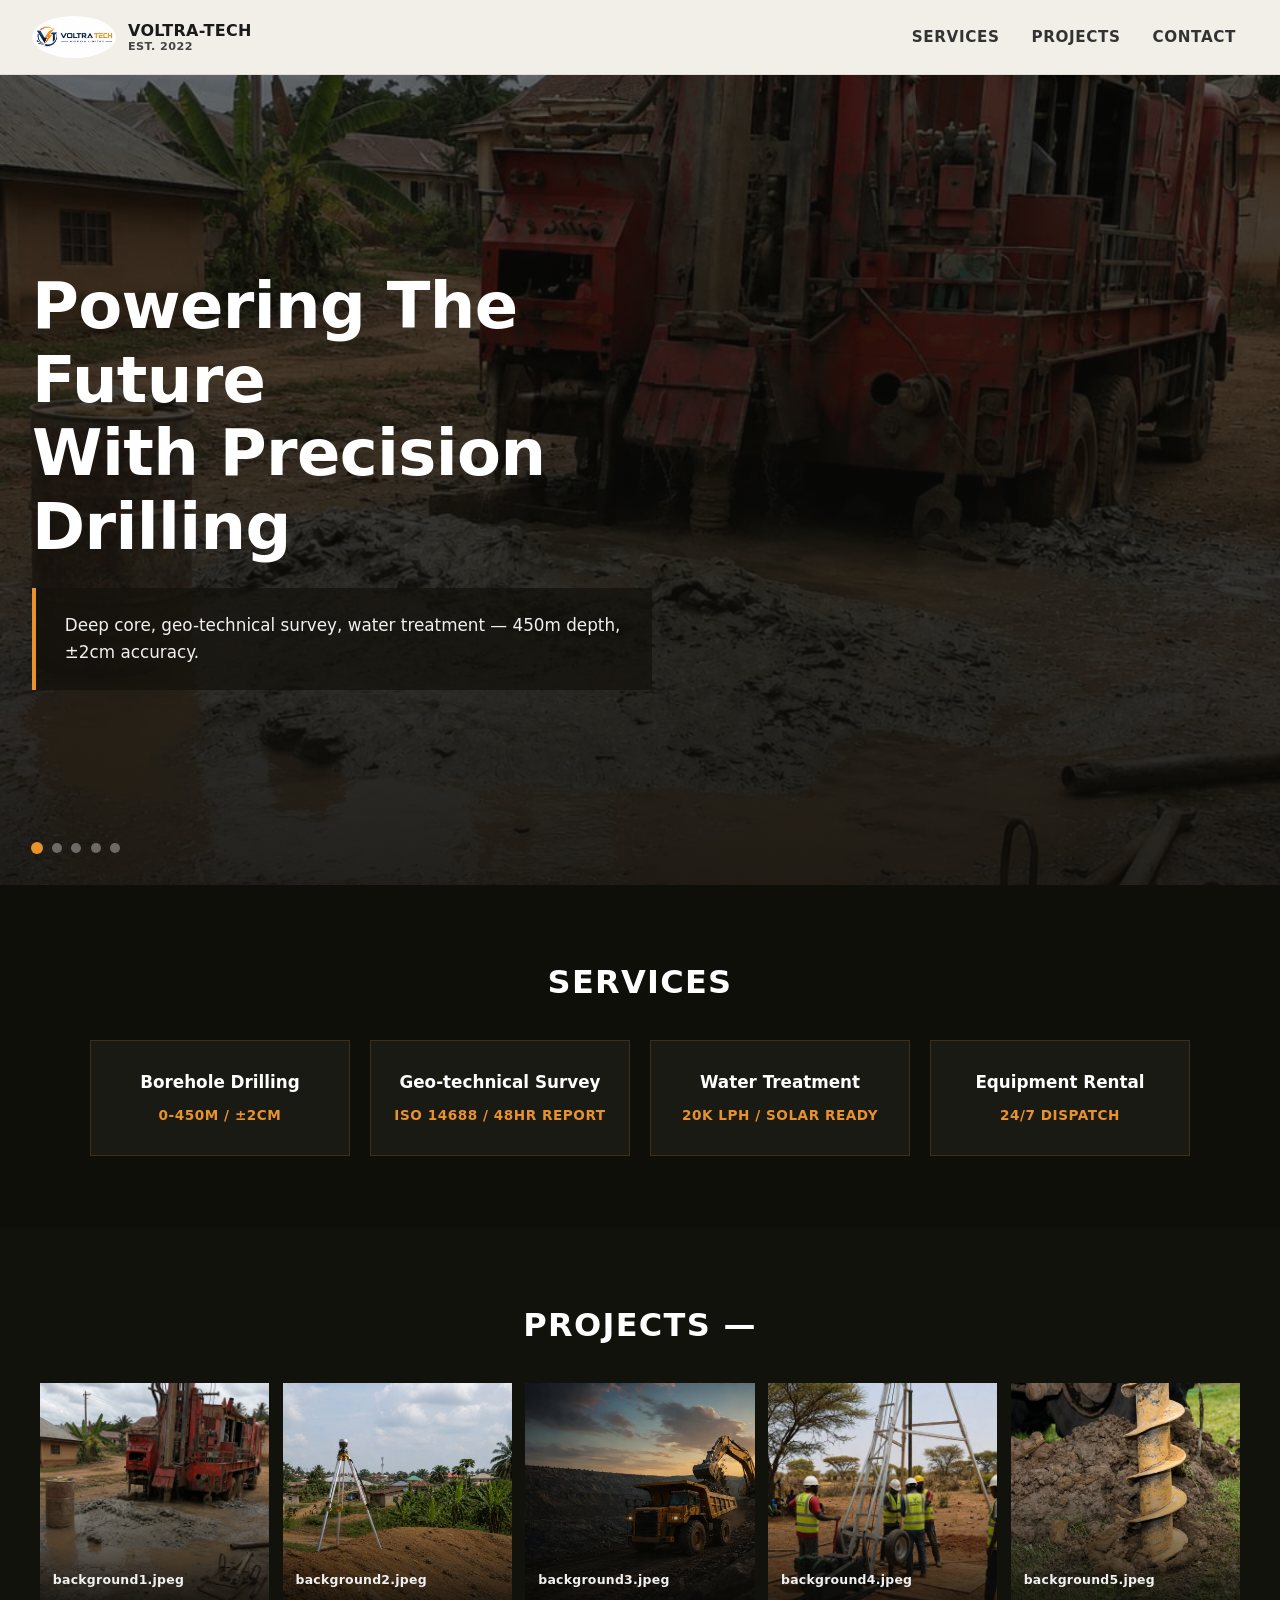
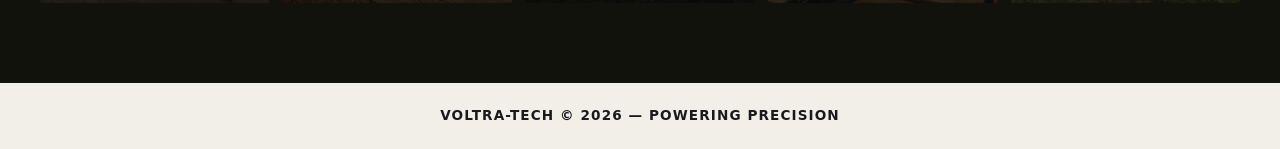
==== index.html @ 67ce84a1 "first commit" ====
<!DOCTYPE html>
<html lang="en">
<head>
  <meta charset="UTF-8">
  <meta name="viewport" content="width=device-width, initial-scale=1.0">
  <title>Voltra-tech | Precision Drilling & Geo-technical Surveys</title>
  <link rel="stylesheet" href="./style.css">
</head>
<body>

  <header>
  <div class="logo">
    <img src="./logo.jpg" alt="Voltra-tech">
    <div class="logo-text">
      <span class="name">Voltra-tech</span>
      <span class="tagline">EST. 2022</span>
    </div>
  </div>

  <nav>
    <button type="button" onclick="scrollToId('services')">SERVICES</button>
    <button type="button" onclick="scrollToId('projects')">PROJECTS</button>
    <button type="button" onclick="scrollToId('contact')">CONTACT</button>
  </nav>
</header>

  <div id="hero">
    <div class="slide active" style="background-image: url('./background/background1.jpeg')">
      <div class="overlay"></div>
      <div class="content">
        <h1>Powering The Future<br>With Precision Drilling</h1>
        <p>Deep core, geo-technical survey, water treatment — 450m depth, ±2cm accuracy.</p>
      </div>
    </div>

    <div class="slide" style="background-image: url('./background/background2.jpeg')">
      <div class="overlay"></div>
      <div class="content">
        <h1>Geo-technical Survey Site</h1>
        <p>SPT, CPT and seismic refraction for actionable ground models.</p>
      </div>
    </div>

    <div class="slide" style="background-image: url('./background/background3.jpeg')">
      <div class="overlay"></div>
      <div class="content">
        <h1>Precision Borehole Array</h1>
        <p>Solid mineral exploration and Geo-physical surveys.</p>
      </div>
    </div>

    <div class="slide" style="background-image: url('./background/background4.jpeg')">
      <div class="overlay"></div>
      <div class="content">
        <h1>Water Treatment Facility</h1>
        <p>From borehole to tap — pumping tests, filtration, RO.</p>
      </div>
    </div>

    <div class="slide" style="background-image: url('./background/background5.jpeg')">
      <div class="overlay"></div>
      <div class="content">
        <h1>Heavy Equipment Deployment and mining services</h1>
        <p>Geo-science mining,Engineering and environmental services.</p>
      </div>
    </div>

    <div class="dots" id="dots"></div>
  </div>

  <section id="services">
    <h2>SERVICES</h2>
    <div class="grid">
      <div class="card">
        <h3>Borehole Drilling</h3>
        <p>0-450M / ±2CM</p>
      </div>
      <div class="card">
        <h3>Geo-technical Survey</h3>
        <p>ISO 14688 / 48HR REPORT</p>
      </div>
      <div class="card">
        <h3>Water Treatment</h3>
        <p>20K LPH / SOLAR READY</p>
      </div>
      <div class="card">
        <h3>Equipment Rental</h3>
        <p>24/7 DISPATCH</p>
      </div>
    </div>
  </section>

  <section id="projects">
    <h2>PROJECTS — </h2>
    <div class="projects">
      <div style="background-image:url('./background/background1.jpeg')"><span>background1.jpeg</span></div>
      <div style="background-image:url('./background/background2.jpeg')"><span>background2.jpeg</span></div>
      <div style="background-image:url('./background/background3.jpeg')"><span>background3.jpeg</span></div>
      <div style="background-image:url('./background/background4.jpeg')"><span>background4.jpeg</span></div>
      <div style="background-image:url('./background/background5.jpeg')"><span>background5.jpeg</span></div>
    </div>
  </section>

  <footer id="contact">VOLTRA-TECH © 2026 — POWERING PRECISION</footer>

  <script src="./style.js"></script>
</body>
</html>
---- style.css ----
/* ===== Reset & Base ===== */
* {
  margin: 0;
  padding: 0;
  box-sizing: border-box;
}

html {
  scroll-behavior: smooth;
}

body {
  font-family: 'Segoe UI', system-ui, -apple-system, sans-serif;
  background: #0f0f0a;
  color: #e0e0e0;
  line-height: 1.6;
}

a {
  text-decoration: none;
  color: inherit;
}

img {
  max-width: 100%;
  display: block;
}

/* ===== Header / Nav ===== */
header {
  background: #f2efe9;
  border-bottom: 1px solid rgba(0, 0, 0, 0.08);
  position: sticky;
  top: 0;
  z-index: 100;
  max-width: 100%;
  margin: 0 auto;
  padding: 1rem 2rem;
  display: flex;
  justify-content: space-between;
  align-items: center;
  gap: 1.5rem;
}

.logo {
  display: flex;
  align-items: center;
  gap: 0.75rem;
}

.logo img {
  height: 42px;
  width: auto;
  display: block;
  border-radius: 50%;
  object-fit: cover;
}

.logo-text {
  line-height: 1.2;
}

.logo-text .name {
  display: block;
  font-weight: 800;
  font-size: 1rem;
  color: #1a1a1a;
  text-transform: uppercase;
  letter-spacing: 0.02em;
}

.logo-text .tagline {
  display: block;
  font-size: 0.7rem;
  font-weight: 600;
  color: #444;
  letter-spacing: 0.04em;
  text-transform: uppercase;
}

nav {
  display: flex;
  align-items: center;
  gap: 0.5rem;
}

nav button {
  background: none;
  border: none;
  font-family: inherit;
  font-size: 0.95rem;
  font-weight: 600;
  color: #333;
  letter-spacing: 0.04em;
  cursor: pointer;
  padding: 0.45rem 0.75rem;
  position: relative;
  transition: color 0.25s ease;
}

nav button:hover {
  color: #e8912d;
}

nav button::after {
  content: '';
  position: absolute;
  bottom: 0;
  left: 0.75rem;
  right: 0.75rem;
  height: 2px;
  background: #e8912d;
  transform: scaleX(0);
  transform-origin: left;
  transition: transform 0.25s ease;
}

nav button:hover::after {
  transform: scaleX(1);
}

/* ===== Hero Slideshow ===== */
#hero {
  position: relative;
  overflow: hidden;
  min-height: 90vh;
  min-height: calc(var(--vh, 1vh) * 90);
}

.slide {
  position: absolute;
  inset: 0;
  background-size: cover;
  background-position: center;
  background-repeat: no-repeat;
  opacity: 0;
  visibility: hidden;
  transition: opacity 1.2s ease-in-out, visibility 1.2s ease-in-out;
  z-index: 0;
  display: flex;
  flex-direction: column;
  justify-content: center;
  padding: 3rem 2rem;
}

.slide.active {
  opacity: 1;
  visibility: visible;
  z-index: 1;
}

.slide .overlay {
  position: absolute;
  inset: 0;
  background: linear-gradient(180deg, rgba(10, 10, 8, 0.55) 0%, rgba(10, 10, 8, 0.85) 100%);
  z-index: 1;
}

.slide .content {
  position: relative;
  z-index: 2;
  max-width: 700px;
}

.slide h1 {
  font-size: clamp(2.2rem, 6vw, 4rem);
  font-weight: 800;
  line-height: 1.15;
  letter-spacing: -0.01em;
  color: #ffffff;
  margin-bottom: 1.5rem;
}

.slide p {
  background: rgba(20, 18, 12, 0.75);
  border-left: 4px solid #e8912d;
  padding: 1.5rem 1.8rem;
  max-width: 620px;
  font-size: 1.05rem;
  color: #f0f0f0;
}

#dots,
.dots {
  position: absolute;
  left: 2rem;
  bottom: 2rem;
  z-index: 3;
  display: flex;
  gap: 0.6rem;
}

.dot {
  width: 10px;
  height: 10px;
  border-radius: 50%;
  background: rgba(255, 255, 255, 0.35);
  border: none;
  padding: 0;
  cursor: pointer;
  transition: background 0.25s ease, transform 0.25s ease;
}

.dot.active {
  background: #e8912d;
  transform: scale(1.2);
}

/* ===== Services ===== */
#services {
  background: #0f0f0a;
  padding: 4.5rem 2rem;
}

#services h2,
#projects h2 {
  color: #ffffff;
  font-size: 2rem;
  font-weight: 800;
  letter-spacing: 0.04em;
  margin-bottom: 2rem;
  text-align: center;
}

.grid {
  max-width: 1100px;
  margin: 0 auto;
  display: grid;
  grid-template-columns: repeat(4, 1fr);
  gap: 1.25rem;
}

.card {
  background: #1a1a14;
  border: 1px solid rgba(232, 145, 45, 0.18);
  padding: 1.75rem 1.4rem;
  text-align: center;
  transition: transform 0.25s ease, border-color 0.25s ease, box-shadow 0.25s ease;
}

.card:hover {
  transform: translateY(-4px);
  border-color: #e8912d;
  box-shadow: 0 10px 28px rgba(232, 145, 45, 0.18);
}

.card h3 {
  color: #ffffff;
  font-size: 1.05rem;
  font-weight: 700;
  margin-bottom: 0.55rem;
}

.card p {
  color: #e8912d;
  font-size: 0.85rem;
  font-weight: 600;
  letter-spacing: 0.04em;
}

/* ===== Projects ===== */
#projects {
  background: #12120c;
  padding: 4.5rem 2rem 5rem;
}

.projects {
  max-width: 1200px;
  margin: 0 auto;
  display: grid;
  grid-template-columns: repeat(5, 1fr);
  gap: 0.85rem;
}

.projects > div {
  position: relative;
  min-height: 220px;
  background-size: cover;
  background-position: center;
  background-repeat: no-repeat;
  overflow: hidden;
}

.projects > div::after {
  content: '';
  position: absolute;
  inset: 0;
  background: linear-gradient(180deg, transparent 40%, rgba(10, 10, 8, 0.85) 100%);
}

.projects span {
  position: absolute;
  left: 0.8rem;
  right: 0.8rem;
  bottom: 0.8rem;
  z-index: 1;
  font-size: 0.78rem;
  font-weight: 600;
  letter-spacing: 0.02em;
  color: #f0f0f0;
}

/* ===== Footer / Contact ===== */
footer#contact,
#contact {
  background: #f2efe9;
  color: #1a1a1a;
  text-align: center;
  padding: 1.4rem 1.5rem;
  font-size: 0.85rem;
  font-weight: 700;
  letter-spacing: 0.08em;
}

/* ===== Responsive ===== */
@media (max-width: 1024px) and (min-width: 701px) {
  header {
    padding: 0.9rem 1.4rem;
  }

  nav button {
    font-size: 0.88rem;
  }

  .grid {
    grid-template-columns: repeat(2, 1fr);
  }

  .projects {
    grid-template-columns: repeat(3, 1fr);
  }
}

@media (max-width: 700px) {
  header {
    padding: 0.85rem 1.1rem;
    flex-wrap: wrap;
  }

  .logo span {
    width: 36px;
    height: 36px;
    font-size: 1rem;
  }

  nav {
    width: 100%;
    justify-content: space-between;
    gap: 0;
  }

  nav button {
    padding: 0.4rem 0.35rem;
    font-size: 0.78rem;
  }

  nav button::after {
    left: 0.35rem;
    right: 0.35rem;
  }

  #hero {
    min-height: 85vh;
    min-height: calc(var(--vh, 1vh) * 85);
  }

  .slide {
    padding: 2rem 1.2rem;
  }

  .slide p {
    font-size: 0.95rem;
    padding: 1.2rem 1.4rem;
  }

  #dots,
  .dots {
    left: 1.2rem;
    bottom: 1.2rem;
  }

  #services,
  #projects {
    padding: 3rem 1.2rem;
  }

  .grid {
    grid-template-columns: 1fr;
  }

  .projects {
    grid-template-columns: 1fr 1fr;
  }

  .projects > div {
    min-height: 160px;
  }
}
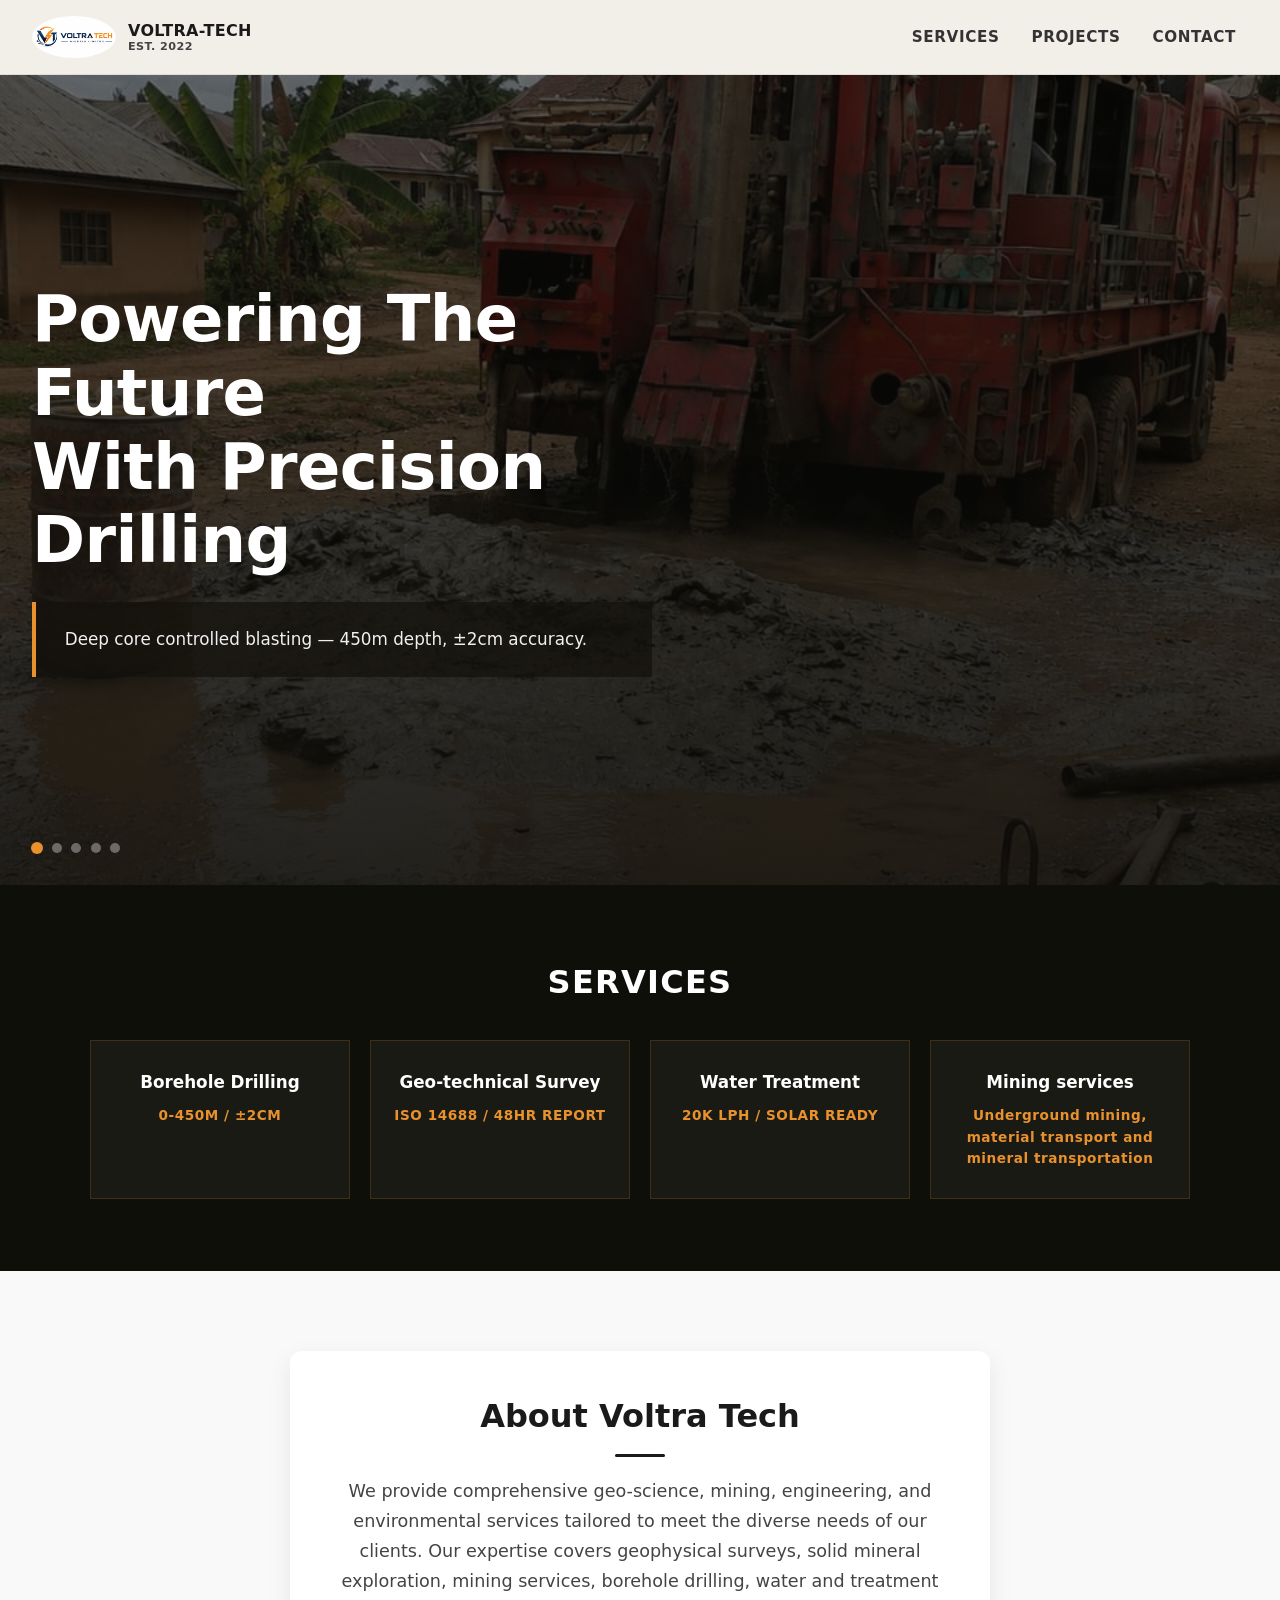
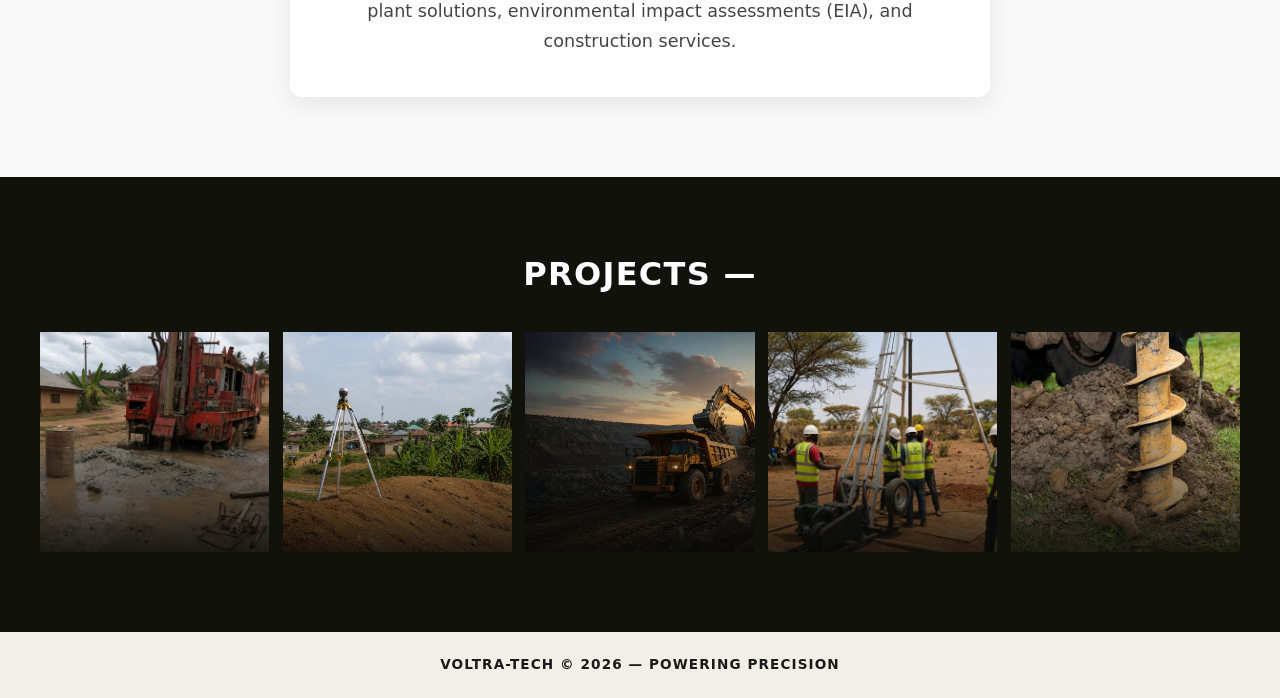
==== commit a9d5f977: "update" ====
--- a/index.html
+++ b/index.html
@@ -7,7 +7,7 @@
   <link rel="stylesheet" href="./style.css">
 </head>
 <body>
-
+<!--Header-->
   <header>
   <div class="logo">
     <img src="./logo.jpg" alt="Voltra-tech">
@@ -29,7 +29,7 @@
       <div class="overlay"></div>
       <div class="content">
         <h1>Powering The Future<br>With Precision Drilling</h1>
-        <p>Deep core, geo-technical survey, water treatment — 450m depth, ±2cm accuracy.</p>
+        <p>Deep core controlled blasting — 450m depth, ±2cm accuracy.</p>
       </div>
     </div>
 
@@ -44,7 +44,7 @@
     <div class="slide" style="background-image: url('./background/background3.jpeg')">
       <div class="overlay"></div>
       <div class="content">
-        <h1>Precision Borehole Array</h1>
+        <h1>Geo-technical Mining</h1>
         <p>Solid mineral exploration and Geo-physical surveys.</p>
       </div>
     </div>
@@ -67,7 +67,7 @@
 
     <div class="dots" id="dots"></div>
   </div>
-
+<!--service section-->
   <section id="services">
     <h2>SERVICES</h2>
     <div class="grid">
@@ -84,20 +84,36 @@
         <p>20K LPH / SOLAR READY</p>
       </div>
       <div class="card">
-        <h3>Equipment Rental</h3>
-        <p>24/7 DISPATCH</p>
+        <h3>Mining services</h3>
+        <p>Underground mining, material transport and mineral transportation</p>
       </div>
     </div>
   </section>
 
+  <!--About section-->
+  <section id="about">
+  <div class="about-container">
+    <h2>About Voltra Tech</h2>
+    <p>
+      We provide comprehensive geo-science, mining, engineering, and
+      environmental services tailored to meet the diverse needs of
+      our clients. Our expertise covers geophysical surveys, solid
+      mineral exploration, mining services, borehole drilling, water
+      and treatment plant solutions, environmental impact assessments
+      (EIA), and construction services.
+    </p>
+  </div>
+</section>
+
+<!--Project section-->
   <section id="projects">
     <h2>PROJECTS — </h2>
     <div class="projects">
-      <div style="background-image:url('./background/background1.jpeg')"><span>background1.jpeg</span></div>
-      <div style="background-image:url('./background/background2.jpeg')"><span>background2.jpeg</span></div>
-      <div style="background-image:url('./background/background3.jpeg')"><span>background3.jpeg</span></div>
-      <div style="background-image:url('./background/background4.jpeg')"><span>background4.jpeg</span></div>
-      <div style="background-image:url('./background/background5.jpeg')"><span>background5.jpeg</span></div>
+      <div style="background-image:url('./background/background1.jpeg')"></div>
+      <div style="background-image:url('./background/background2.jpeg')"></div>
+      <div style="background-image:url('./background/background3.jpeg')"></div>
+      <div style="background-image:url('./background/background4.jpeg')"></div>
+      <div style="background-image:url('./background/background5.jpeg')"></div>
     </div>
   </section>
 
--- a/style.css
+++ b/style.css
@@ -222,6 +222,70 @@
   text-align: center;
 }
 
+/* ===== About Section ===== */
+#about {
+  padding: 80px 20px;
+  background-color: #f9f9f9;
+  text-align: center;
+}
+
+.about-container {
+  max-width: 700px;
+  margin: 0 auto;
+  padding: 40px 30px;
+  background-color: #ffffff;
+  border-radius: 12px;
+  box-shadow: 0 8px 25px rgba(0, 0, 0, 0.08);
+}
+
+#about h2 {
+  font-size: 2rem;
+  margin-bottom: 20px;
+  color: #1a1a1a;
+  position: relative;
+}
+
+#about h2::after {
+  content: "";
+  display: block;
+  width: 50px;
+  height: 3px;
+  background-color: #1a1a1a;
+  margin: 12px auto 0;
+  border-radius: 3px;
+}
+
+#about p {
+  font-size: 1.1rem;
+  line-height: 1.7;
+  color: #444;
+  margin-bottom: 16px;
+}
+
+#about p:last-child {
+  margin-bottom: 0;
+}
+
+/* ===== Mobile ===== */
+@media (max-width: 600px) {
+  #about {
+    padding: 50px 16px;
+  }
+
+  .about-container {
+    padding: 30px 20px;
+  }
+
+  #about h2 {
+    font-size: 1.6rem;
+  }
+
+  #about p {
+    font-size: 1rem;
+    line-height: 1.6;
+  }
+}
+
 .grid {
   max-width: 1100px;
   margin: 0 auto;
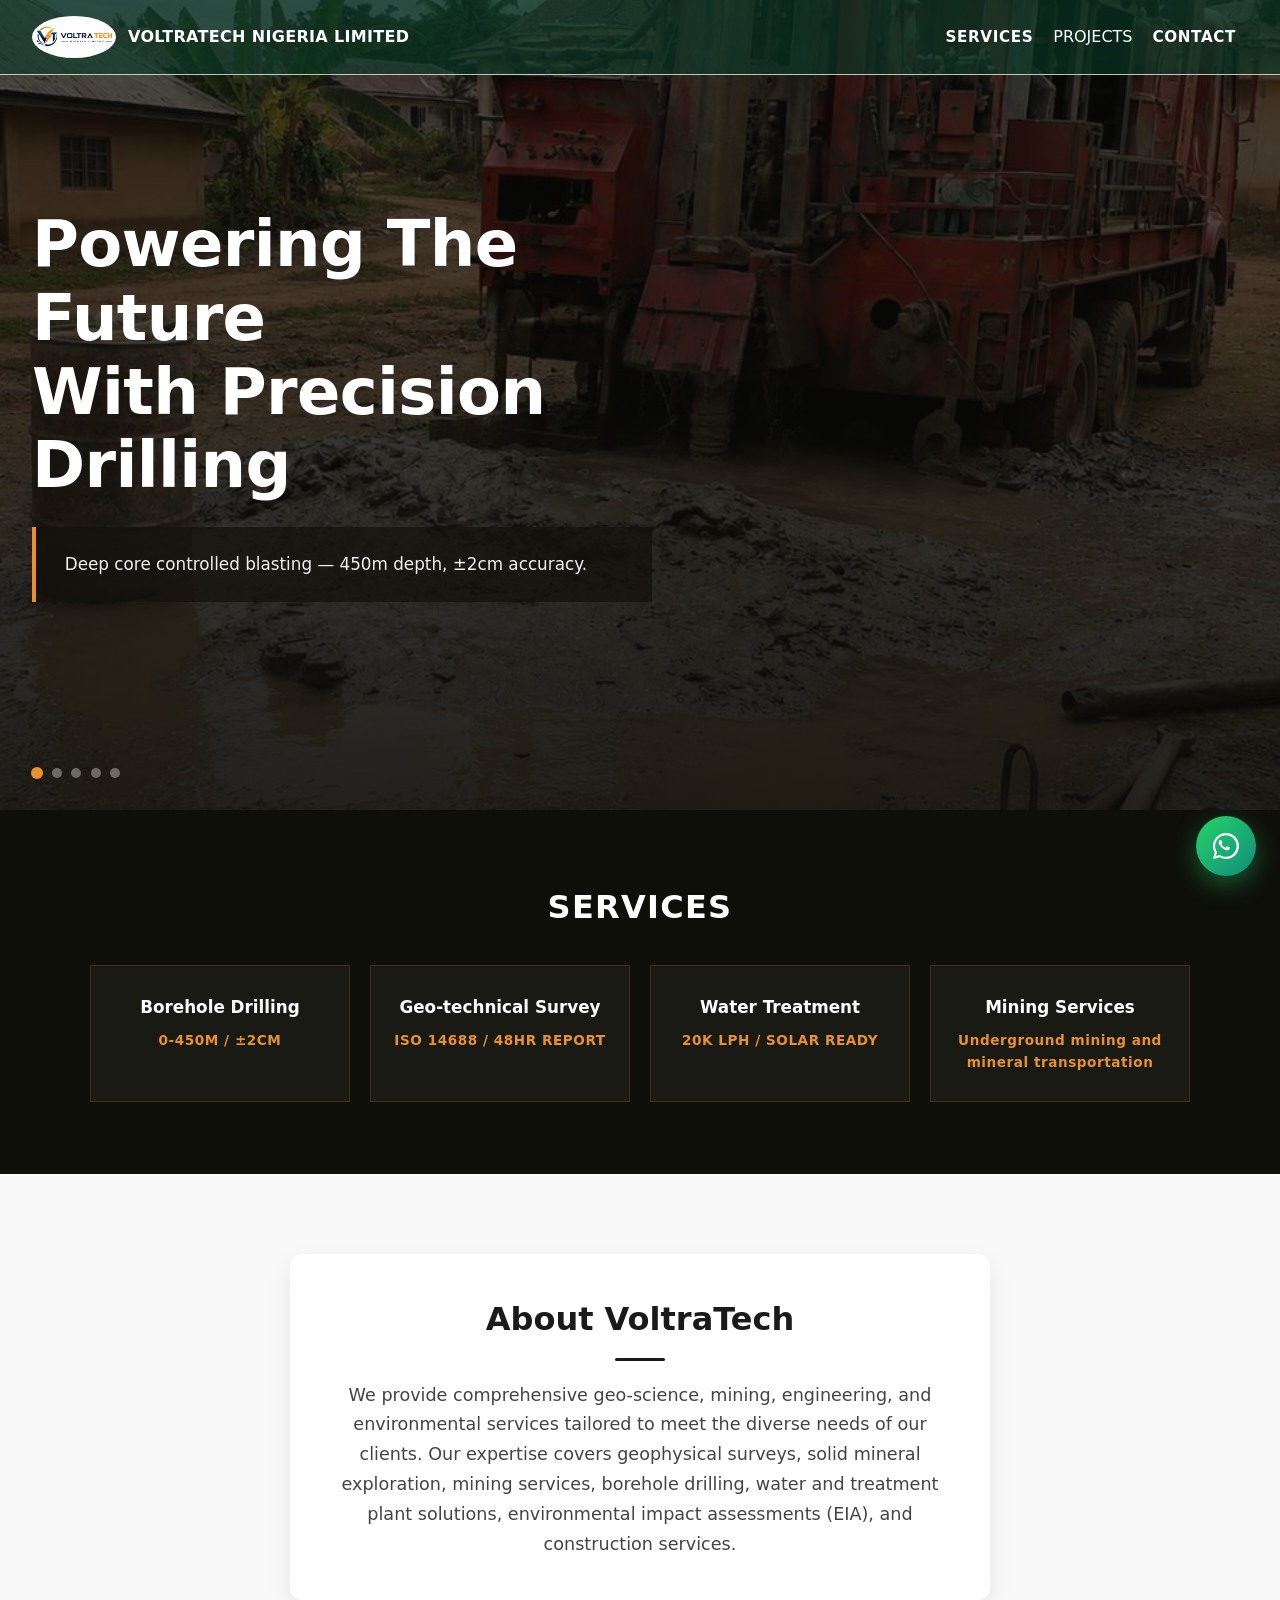
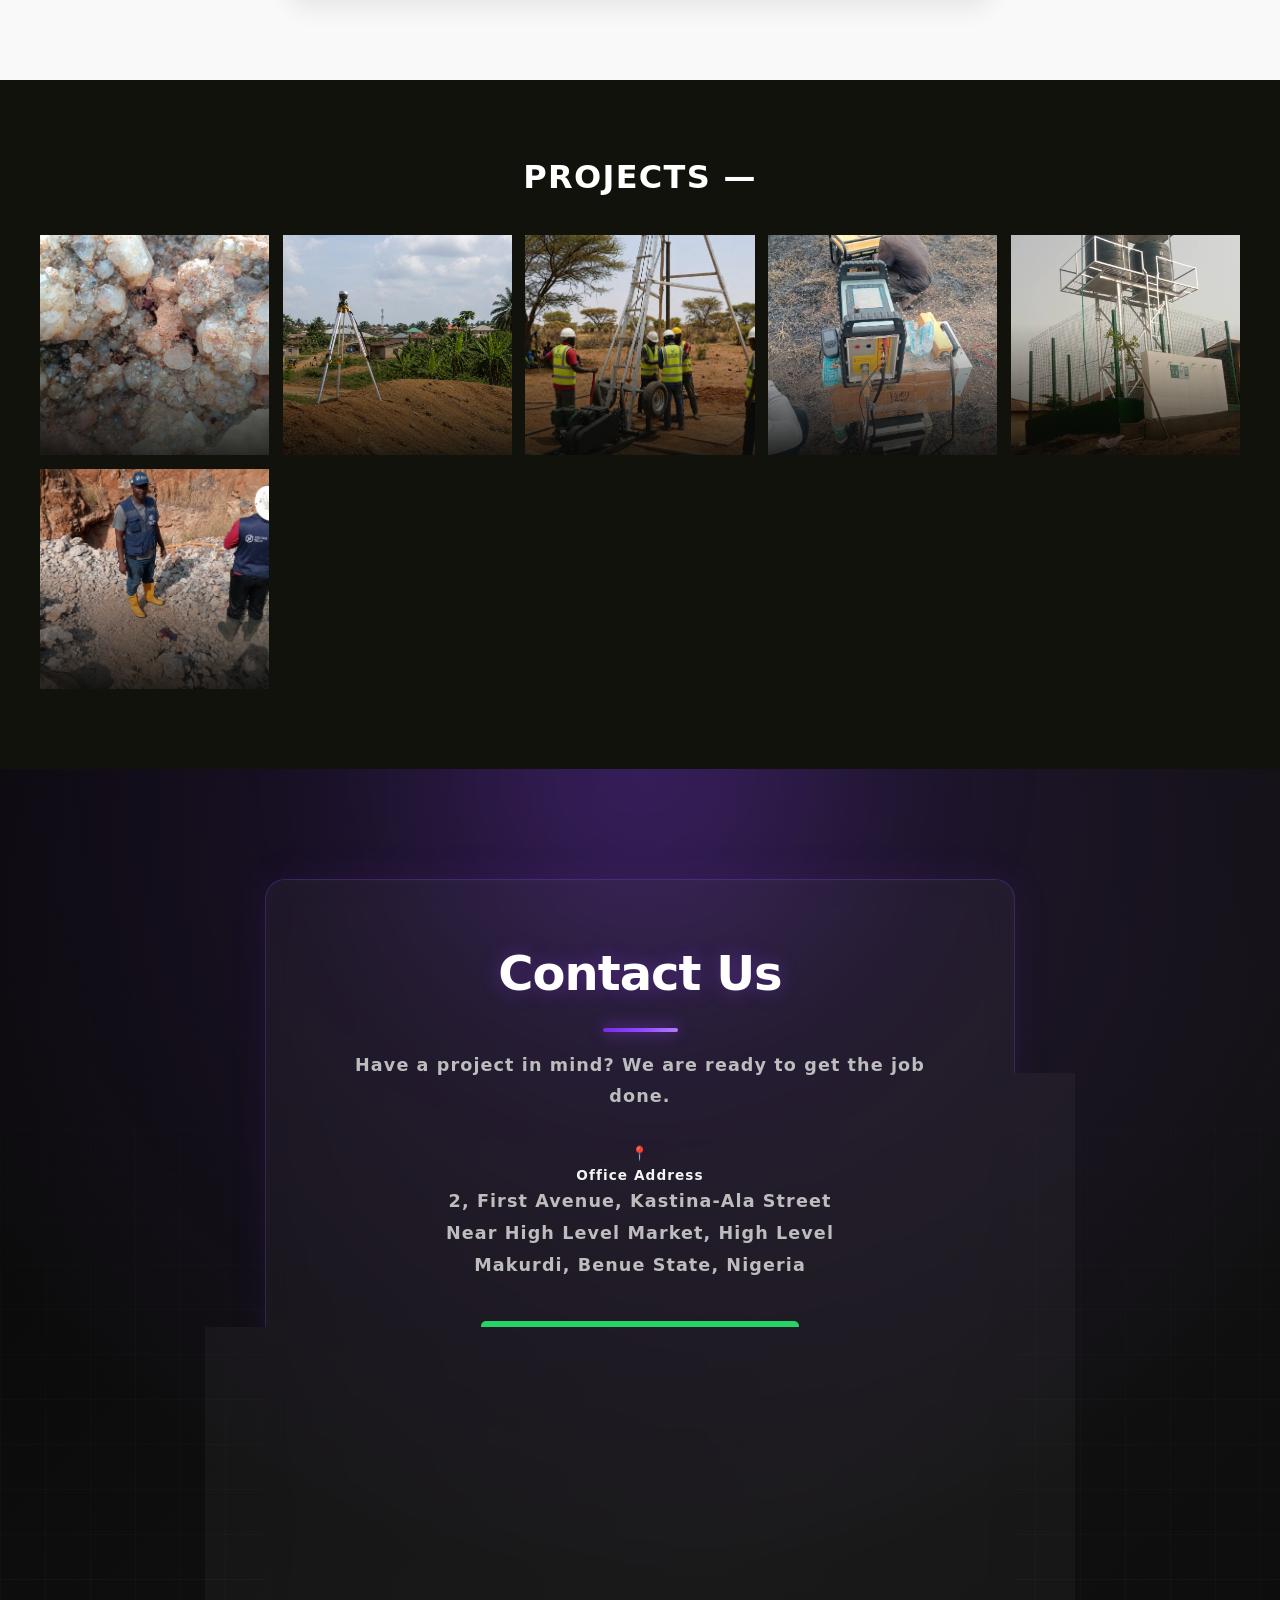
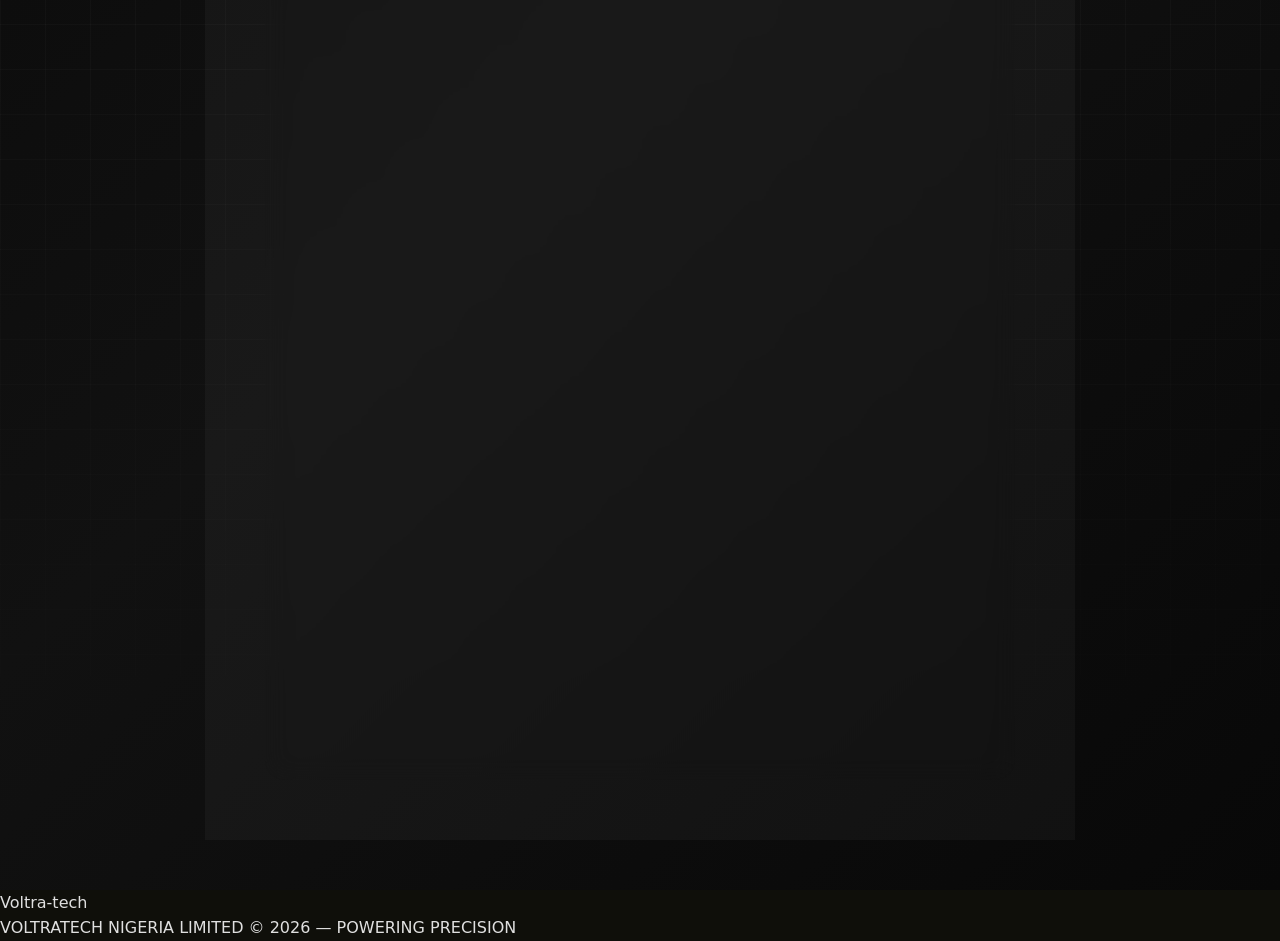
==== commit 64e9c96f: "update" ====
--- a/index.html
+++ b/index.html
@@ -7,25 +7,31 @@
   <link rel="stylesheet" href="./style.css">
 </head>
 <body>
-<!--Header-->
+
+  <!-- ================= HEADER ================= -->
   <header>
-  <div class="logo">
-    <img src="./logo.jpg" alt="Voltra-tech">
-    <div class="logo-text">
-      <span class="name">Voltra-tech</span>
-      <span class="tagline">EST. 2022</span>
+    <div class="logo">
+      <img src="./logo.jpg" alt="Voltra-tech">
+      <div class="logo-text">
+        <span class="name">VOLTRATECH NIGERIA LIMITED</span>
+        <span class="tagline"></span>
+      </div>
     </div>
-  </div>
 
-  <nav>
-    <button type="button" onclick="scrollToId('services')">SERVICES</button>
-    <button type="button" onclick="scrollToId('projects')">PROJECTS</button>
-    <button type="button" onclick="scrollToId('contact')">CONTACT</button>
-  </nav>
-</header>
+    <button class="hamburger" id="hamburger" type="button" aria-label="Toggle Menu" aria-expanded="false" aria-controls="nav">
+      <span></span><span></span><span></span>
+    </button>
 
+    <nav id="nav">
+      <button type="button" data-scroll-to="services">SERVICES</button>
+      <a href="project.html">PROJECTS</a>  <!-- only this one links out -->
+      <button type="button" data-scroll-to="contact">CONTACT</button>
+    </nav>
+  </header>
+
+  <!-- ================= HERO ================= -->
   <div id="hero">
-    <div class="slide active" style="background-image: url('./background/background1.jpeg')">
+    <div class="slide active" data-src="./background/background1.jpeg">
       <div class="overlay"></div>
       <div class="content">
         <h1>Powering The Future<br>With Precision Drilling</h1>
@@ -33,7 +39,7 @@
       </div>
     </div>
 
-    <div class="slide" style="background-image: url('./background/background2.jpeg')">
+    <div class="slide" data-src="./background/background2.jpeg">
       <div class="overlay"></div>
       <div class="content">
         <h1>Geo-technical Survey Site</h1>
@@ -41,7 +47,7 @@
       </div>
     </div>
 
-    <div class="slide" style="background-image: url('./background/background3.jpeg')">
+    <div class="slide" data-src="./background/background3.jpeg">
       <div class="overlay"></div>
       <div class="content">
         <h1>Geo-technical Mining</h1>
@@ -49,7 +55,7 @@
       </div>
     </div>
 
-    <div class="slide" style="background-image: url('./background/background4.jpeg')">
+    <div class="slide" data-src="./background/background4.jpeg">
       <div class="overlay"></div>
       <div class="content">
         <h1>Water Treatment Facility</h1>
@@ -57,68 +63,132 @@
       </div>
     </div>
 
-    <div class="slide" style="background-image: url('./background/background5.jpeg')">
+    <div class="slide" data-src="./background/background5.jpeg">
       <div class="overlay"></div>
       <div class="content">
-        <h1>Heavy Equipment Deployment and mining services</h1>
-        <p>Geo-science mining,Engineering and environmental services.</p>
+        <h1>Heavy Equipment Deployment and Mining Services</h1>
+        <p>Geo-science mining, Engineering and environmental services.</p>
       </div>
     </div>
 
     <div class="dots" id="dots"></div>
   </div>
-<!--service section-->
+
+  <!-- ================= SERVICES ================= -->
   <section id="services">
     <h2>SERVICES</h2>
     <div class="grid">
-      <div class="card">
-        <h3>Borehole Drilling</h3>
-        <p>0-450M / ±2CM</p>
-      </div>
-      <div class="card">
-        <h3>Geo-technical Survey</h3>
-        <p>ISO 14688 / 48HR REPORT</p>
-      </div>
-      <div class="card">
-        <h3>Water Treatment</h3>
-        <p>20K LPH / SOLAR READY</p>
-      </div>
-      <div class="card">
-        <h3>Mining services</h3>
-        <p>Underground mining, material transport and mineral transportation</p>
-      </div>
+      <div class="card"><h3>Borehole Drilling</h3><p>0-450M / ±2CM</p></div>
+      <div class="card"><h3>Geo-technical Survey</h3><p>ISO 14688 / 48HR REPORT</p></div>
+      <div class="card"><h3>Water Treatment</h3><p>20K LPH / SOLAR READY</p></div>
+      <div class="card"><h3>Mining Services</h3><p>Underground mining and mineral transportation</p></div>
     </div>
   </section>
 
-  <!--About section-->
+  <!-- ================= ABOUT ================= -->
   <section id="about">
-  <div class="about-container">
-    <h2>About Voltra Tech</h2>
-    <p>
-      We provide comprehensive geo-science, mining, engineering, and
-      environmental services tailored to meet the diverse needs of
-      our clients. Our expertise covers geophysical surveys, solid
-      mineral exploration, mining services, borehole drilling, water
-      and treatment plant solutions, environmental impact assessments
-      (EIA), and construction services.
-    </p>
-  </div>
-</section>
-
-<!--Project section-->
-  <section id="projects">
-    <h2>PROJECTS — </h2>
-    <div class="projects">
-      <div style="background-image:url('./background/background1.jpeg')"></div>
-      <div style="background-image:url('./background/background2.jpeg')"></div>
-      <div style="background-image:url('./background/background3.jpeg')"></div>
-      <div style="background-image:url('./background/background4.jpeg')"></div>
-      <div style="background-image:url('./background/background5.jpeg')"></div>
+    <div class="about-container">
+      <h2>About VoltraTech</h2>
+      <p>
+        We provide comprehensive geo-science, mining, engineering,
+        and environmental services tailored to meet the diverse needs
+        of our clients. Our expertise covers geophysical surveys,
+        solid mineral exploration, mining services, borehole drilling,
+        water and treatment plant solutions, environmental impact
+        assessments (EIA), and construction services.
+      </p>
     </div>
   </section>
 
-  <footer id="contact">VOLTRA-TECH © 2026 — POWERING PRECISION</footer>
+  <!-- ================= PROJECTS ================= -->
+  <section id="projects">
+    <h2>PROJECTS —</h2>
+    <div class="projects">
+      <div style="background-image: url('./background/background14.jpeg');"></div>
+      <div style="background-image: url('./background/background2.jpeg');"></div>
+      <div style="background-image: url('./background/background4.jpeg');"></div>
+      <div style="background-image: url('./background/background13.jpeg');"></div>
+      <div style="background-image: url('./background/background8.jpeg');"></div>
+      <div style="background-image: url('./background/background7.jpeg');"></div>
+    </div>
+  </section>
 
+  <!-- ================= CONTACT ================= -->
+  <section id="contact">
+    <div class="contact-container">
+      <h2>Contact Us</h2>
+      <p class="contact-intro">Have a project in mind? We are ready to get the job done.</p>
+
+      <div class="contact-grid">
+        <div class="contact-item">
+          <div class="contact-icon">📍</div>
+          <div>
+            <h4>Office Address</h4>
+            <p>2, First Avenue, Kastina-Ala Street<br>Near High Level Market, High Level<br>Makurdi, Benue State, Nigeria</p>
+            <a href="https://www.google.com/maps/search/?api=1&query=2+First+Avenue+Kastina-Ala+Street+Near+High+Level+Market+High+Level+Makurdi+Benue+State+Nigeria" target="_blank" rel="noopener noreferrer" class="map-button">📍 Open Location in Google Maps</a>
+          </div>
+        </div>
+
+        <div class="contact-item">
+          <div class="contact-icon">📧</div>
+          <div>
+            <h4>Email Us</h4>
+            <p><a href="mailto:info@voltratech.com">info@voltratech.com</a></p>
+            <p><a href="mailto:projects@voltratech.com">projects@voltratech.com</a></p>
+          </div>
+        </div>
+
+        <div class="contact-item">
+          <div class="contact-icon">📞</div>
+          <div>
+            <h4>Call Us</h4>
+            <p><a href="tel:+2348071763938">+234 807 176 3938</a></p>
+            <p><a href="tel:+2347036484424">+234 703 648 4424</a></p>
+          </div>
+        </div>
+
+        <div class="contact-item">
+          <div class="contact-icon">⏰</div>
+          <div>
+            <h4>Working Hours</h4>
+            <p>Mon - Fri: 8:00 AM - 6:00 PM</p>
+            <p>Sat: 9:00 AM - 2:00 PM</p>
+          </div>
+        </div>
+      </div>
+
+      <div class="map-container">
+        <iframe
+          src="https://www.google.com/maps?q=2%20First%20Avenue%2C%20Kastina-Ala%20Street%2C%20High%20Level%2C%20Makurdi%2C%20Benue%20State%2C%20Nigeria&output=embed"
+          width="100%"
+          height="400"
+          style="border:0;"
+          loading="lazy"
+          allowfullscreen
+          referrerpolicy="no-referrer-when-downgrade"
+          title="Voltra-tech Location Map"
+        ></iframe>
+      </div>
+
+      <a href="mailto:info@voltratech.com?subject=Project%20Inquiry" class="contact-btn">Get in Touch</a>
+    </div>
+  </section>
+
+  <!-- ================= FLOATING WHATSAPP ================= -->
+  <a href="https://wa.me/2348071763938?text=Hello%20Voltra-tech%2C%20I%20would%20like%20to%20make%20an%20inquiry." class="floating-whatsapp" target="_blank" rel="noopener noreferrer" aria-label="Chat with Voltra-tech on WhatsApp">
+    <svg viewBox="0 0 32 32" aria-hidden="true" focusable="false">
+      <path d="M19.11 17.2c-.27-.14-1.58-.78-1.83-.87-.25-.09-.43-.14-.61.14-.18.27-.7.87-.86 1.05-.16.18-.32.2-.59.07-.27-.14-1.13-.42-2.15-1.33-.79-.7-1.33-1.57-1.49-1.84-.16-.27-.02-.42.12-.56.12-.12.27-.32.41-.48.14-.16.18-.27.27-.45.09-.18.05-.34-.02-.48-.07-.14-.61-1.47-.84-2.01-.22-.53-.45-.46-.61-.47-.16-.01-.34-.01-.52-.01-.18 0-.48.07-.73.34-.25.27-.95.93-.95 2.26s.98 2.62 1.11 2.8c.14.18 1.93 2.95 4.68 4.13.65.28 1.16.45 1.56.57.65.21 1.24.18 1.71.11.52-.08 1.58-.65 1.8-1.28.22-.63.22-1.17.16-1.28-.07-.11-.25-.18-.52-.32z"/>
+      <path d="M16.02 3C8.84 3 3 8.82 3 16c0 2.3.6 4.54 1.74 6.51L3 29l6.63-1.7A12.94 12.94 0 0 0 16 29c7.18 0 13-5.82 13-13S23.2 3 16.02 3zm0 23.74c-2.02 0-4-.54-5.73-1.57l-.41-.24-3.93 1.01 1.05-3.83-.27-.42A10.73 10.73 0 1 1 16.02 26.74z"/>
+    </svg>
+  </a>
+
+  <!-- ================= FOOTER ================= -->
+  <footer>
+    <div class="footer-logo">Voltra-tech</div>
+    <p>VOLTRATECH NIGERIA LIMITED © 2026 — POWERING PRECISION</p>
+  </footer>
+
+  <!-- ================= JAVASCRIPT ================= -->
   <script src="./style.js"></script>
 </body>
 </html>
--- a/style.css
+++ b/style.css
@@ -27,19 +27,96 @@
 }
 
 /* ===== Header / Nav ===== */
+/* ===== HEADER / NAV - DARK VERSION FOR ALL PAGES ===== */
 header {
-  background: #f2efe9;
-  border-bottom: 1px solid rgba(0, 0, 0, 0.08);
-  position: sticky;
+  background: #0a3d2a96 !important; /* Dark navy */
+  border-bottom: 1px solid rgba(255, 255, 255, 0.726);
+  position: fixed !important; /* Not sticky */
   top: 0;
-  z-index: 100;
-  max-width: 100%;
-  margin: 0 auto;
+  left: 0;
+  width: 100%;
+  z-index: 1000;
   padding: 1rem 2rem;
   display: flex;
   justify-content: space-between;
   align-items: center;
-  gap: 1.5rem;
+}
+
+header a, header button {
+  color: #ffffff !important; /* Make nav text white */
+}
+
+/* ===== Floating WhatsApp Button ===== */
+.floating-whatsapp {
+  position: fixed;
+  bottom: 24px;
+  right: 24px;
+  z-index: 999;
+  width: 60px;
+  height: 60px;
+  background: linear-gradient(135deg, #25D366, #128C7E);
+  border-radius: 50%;
+  display: flex;
+  align-items: center;
+  justify-content: center;
+  box-shadow: 0 8px 25px rgba(37, 211, 102, 0.4);
+  transition: transform 0.3s ease, box-shadow 0.3s ease;
+  animation: whatsapp-pulse 2s infinite;
+}
+
+.floating-whatsapp:hover {
+  transform: translateY(-4px) scale(1.08);
+  box-shadow: 0 12px 35px rgba(37, 211, 102, 0.6);
+}
+
+.floating-whatsapp:active {
+  transform: translateY(-1px) scale(0.96);
+}
+
+.floating-whatsapp svg {
+  width: 32px;
+  height: 32px;
+  fill: #ffffff;
+  pointer-events: none;
+}
+
+/* Pulse animation */
+@keyframes whatsapp-pulse {
+  0% {
+    box-shadow: 0 0 0 0 rgba(37, 211, 102, 0.5);
+  }
+ 70% {
+    box-shadow: 0 0 0 15px rgba(37, 211, 102, 0);
+  }
+ 100% {
+    box-shadow: 0 0 0 0 rgba(37, 211, 102, 0);
+  }
+}
+
+/* Mobile adjustments */
+@media (max-width: 700px) {
+  .floating-whatsapp {
+    width: 52px;
+    height: 52px;
+    bottom: 18px;
+    right: 18px;
+  }
+
+  .floating-whatsapp svg {
+    width: 28px;
+    height: 28px;
+  }
+}
+
+/* Respect reduced motion */
+@media (prefers-reduced-motion: reduce) {
+  .floating-whatsapp {
+    animation: none;
+  }
+  
+  .floating-whatsapp:hover {
+    transform: none;
+  }
 }
 
 .logo {
@@ -64,7 +141,7 @@
   display: block;
   font-weight: 800;
   font-size: 1rem;
-  color: #1a1a1a;
+  color: #FFFFFF;
   text-transform: uppercase;
   letter-spacing: 0.02em;
 }
@@ -76,6 +153,64 @@
   color: #444;
   letter-spacing: 0.04em;
   text-transform: uppercase;
+}
+
+@media (max-width: 600px) {
+  .logo-text .name {
+    font-size: 13px;  /* smaller on phone so it doesn't wrap */
+  }
+  .logo-text .tagline {
+    font-size: 9px;
+  }
+} 
+
+.hamburger {
+  display: flex;
+  flex-direction: column;
+  justify-content: space-between;
+  width: 28px;
+  height: 20px;
+  background: none;
+  border: none;
+  cursor: pointer;
+  padding: 0;
+  z-index: 1001;
+}
+
+.hamburger span {
+  display: block;
+  height: 2.5px;
+  width: 100%;
+  background: #FFFFFF;
+  border-radius: 3px;
+  transition: all 0.3s ease;
+  transform-origin: center;
+}
+
+.hamburger:hover span {
+  background: #333;
+}
+
+/* Mobile styles */
+@media (max-width: 768px) {
+  .hamburger {
+    display: flex !important;
+  }
+
+  nav {
+    display: none;        /* hide the buttons by default */
+    flex-direction: column;
+    position: absolute;
+    top: 100%;
+    right: 0;
+    background: #111;     /* match your header */
+    width: 100%;
+    padding: 1rem;
+  }
+
+  nav.active {
+    display: flex;
+  }
 }
 
 nav {
@@ -376,6 +511,264 @@
   letter-spacing: 0.08em;
 }
 
+/* ===== Contact Section ===== */
+#contact {
+  position: relative;
+  padding: clamp(70px, 10vw, 110px) 20px;
+  background:
+    radial-gradient(
+      circle at 50% 0%,
+      rgba(145, 70, 255, 0.18),
+      transparent 45%
+    ),
+    linear-gradient(135deg, #080808 0%, #111111 50%, #080808 100%);
+  text-align: center;
+  color: #f5f5f5;
+  overflow: hidden;
+}
+
+/* Purple Ambient Glow */
+#contact::before {
+  content: "";
+  position: absolute;
+  width: clamp(220px, 35vw, 400px);
+  height: clamp(220px, 35vw, 400px);
+  top: -200px;
+  left: 50%;
+  transform: translateX(-50%);
+  background: rgba(145, 70, 255, 0.18);
+  filter: blur(100px);
+  border-radius: 50%;
+  pointer-events: none;
+}
+
+/* Futuristic Grid */
+#contact::after {
+  content: "";
+  position: absolute;
+  inset: 0;
+  background-image:
+    linear-gradient(
+      rgba(255, 255, 255, 0.025) 1px,
+      transparent 1px
+    ),
+    linear-gradient(
+      90deg,
+      rgba(255, 255, 255, 0.025) 1px,
+      transparent 1px
+    );
+  background-size: 45px 45px;
+  mask-image: linear-gradient(
+    to bottom,
+    transparent,
+    black,
+    transparent
+  );
+  pointer-events: none;
+}
+
+/* ===== Contact Card ===== */
+.contact-container {
+  position: relative;
+  z-index: 2;
+
+  width: min(750px, 100%);
+  margin: 0 auto;
+
+  padding:
+    clamp(35px, 6vw, 55px)
+    clamp(20px, 5vw, 35px);
+
+  background: rgba(255, 255, 255, 0.035);
+
+  border: 1px solid rgba(145, 70, 255, 0.25);
+  border-radius: 20px;
+
+  backdrop-filter: blur(12px);
+  -webkit-backdrop-filter: blur(12px);
+
+  box-shadow:
+    0 0 40px rgba(145, 70, 255, 0.08),
+    inset 0 0 30px rgba(255, 255, 255, 0.02);
+}
+
+/* ===== Heading ===== */
+#contact h2 {
+  position: relative;
+
+  font-size: clamp(2rem, 5vw, 3rem);
+  font-weight: 800;
+  letter-spacing: -1px;
+
+  margin-bottom: 18px;
+
+  color: #ffffff;
+
+  text-shadow:
+    0 0 20px rgba(145, 70, 255, 0.35);
+}
+
+/* Glowing Line */
+#contact h2::after {
+  content: "";
+
+  display: block;
+
+  width: clamp(55px, 10vw, 75px);
+  height: 4px;
+
+  margin: 16px auto 0;
+
+  background: linear-gradient(
+    90deg,
+    #772CE8,
+    #9146FF,
+    #b47aff
+  );
+
+  border-radius: 10px;
+
+  box-shadow:
+    0 0 15px rgba(145, 70, 255, 0.8);
+}
+
+/* ===== Description ===== */
+#contact p {
+  max-width: 580px;
+
+  margin: 0 auto 30px;
+
+  font-size: clamp(0.95rem, 2vw, 1.1rem);
+  line-height: 1.8;
+
+  color: #bdbdbd;
+}
+
+/* ===== Contact Button ===== */
+.contact-btn {
+  position: relative;
+
+  display: inline-flex;
+  align-items: center;
+  justify-content: center;
+
+  min-width: 180px;
+
+  padding: 15px 34px;
+
+  background: linear-gradient(
+    135deg,
+    #9146FF,
+    #772CE8
+  );
+
+  color: #ffffff;
+
+  font-size: 1rem;
+  font-weight: 700;
+  letter-spacing: 0.4px;
+
+  text-decoration: none;
+
+  border: 1px solid rgba(255, 255, 255, 0.15);
+  border-radius: 10px;
+
+  overflow: hidden;
+
+  box-shadow:
+    0 8px 25px rgba(145, 70, 255, 0.3);
+
+  transition:
+    transform 0.3s ease,
+    box-shadow 0.3s ease,
+    background 0.3s ease;
+}
+
+/* Button Shine */
+.contact-btn::before {
+  content: "";
+
+  position: absolute;
+
+  top: 0;
+  left: -120%;
+
+  width: 70%;
+  height: 100%;
+
+  background: linear-gradient(
+    90deg,
+    transparent,
+    rgba(255, 255, 255, 0.25),
+    transparent
+  );
+
+  transform: skewX(-20deg);
+
+  transition: left 0.6s ease;
+}
+
+.contact-btn:hover::before {
+  left: 140%;
+}
+
+/* Button Hover */
+.contact-btn:hover {
+  transform: translateY(-4px) scale(1.03);
+
+  background: linear-gradient(
+    135deg,
+    #a968ff,
+    #9146FF
+  );
+
+  box-shadow:
+    0 12px 35px rgba(145, 70, 255, 0.45),
+    0 0 25px rgba(145, 70, 255, 0.25);
+
+  color: #ffffff;
+}
+
+/* Button Click */
+.contact-btn:active {
+  transform: translateY(-1px) scale(0.98);
+}
+
+/* Keyboard Accessibility */
+.contact-btn:focus-visible {
+  outline: 2px solid #b47aff;
+  outline-offset: 5px;
+}
+
+/* ===== Extra Small Screens ===== */
+@media (max-width: 400px) {
+  #contact {
+    padding-left: 14px;
+    padding-right: 14px;
+  }
+
+  .contact-container {
+    border-radius: 16px;
+  }
+
+  .contact-btn {
+    width: 100%;
+    max-width: 280px;
+  }
+}
+
+/* ===== Reduced Motion ===== */
+@media (prefers-reduced-motion: reduce) {
+  .contact-btn,
+  .contact-btn::before {
+    transition: none;
+  }
+
+  .contact-btn:hover {
+    transform: none;
+  }
+}
+
 /* ===== Responsive ===== */
 @media (max-width: 1024px) and (min-width: 701px) {
   header {
@@ -459,4 +852,170 @@
   .projects > div {
     min-height: 160px;
   }
+}
+
+/* Desktop - show normal nav, hide hamburger */
+.hamburger {
+  display: none;
+}
+
+nav button,
+nav a {
+  display: inline-block;
+}
+
+/* Mobile */
+@media (max-width: 768px) {
+  .hamburger {
+    display: flex !important;
+  }
+
+  nav {
+    display: none !important;          /* hide the whole nav by default */
+    position: absolute;
+    top: 100%;
+    left: 0;
+    width: 100%;
+    background: #111;
+    flex-direction: column;
+    padding: 1.5rem;
+    z-index: 1000;
+  }
+
+  nav.active {
+    display: flex !important;          /* show the nav when active */
+  }
+
+  nav button,
+  nav a {
+    display: block !important;
+    width: 100%;
+    text-align: left;
+    padding: 12px 0;
+    color: white;
+    background: none;
+    border: none;
+  }
+}
+
+/* PILLAR CARDS STYLE */
+.page-title {
+  text-align: center;
+  padding: 60px 20px 20px;
+  background: #0a1a2f;
+  color: #fff;
+}
+.page-title h1 { font-size: 32px; margin-bottom: 10px; }
+
+.pillars-container {
+  padding: 20px;
+  max-width: 1200px;
+  margin: 0 auto;
+}
+
+.pillar-card {
+  height: 400px;
+  background-size: cover;
+  background-position: center;
+  border-radius: 12px;
+  margin-bottom: 25px;
+  position: relative;
+  overflow: hidden;
+  box-shadow: 0 8px 20px rgba(0,0,0,0.3);
+}
+
+.pillar-overlay {
+  position: absolute;
+  bottom: 0;
+  left: 0;
+  right: 0;
+  padding: 30px;
+  background: linear-gradient(transparent, rgba(0,0,0,0.85));
+  color: #fff;
+}
+
+.pillar-number {
+  color: #FFA500; /* orange like screenshot */
+  font-weight: 700;
+  font-size: 14px;
+  letter-spacing: 2px;
+}
+
+.pillar-overlay h2 {
+  font-size: 28px;
+  margin: 8px 0 12px;
+}
+
+.pillar-line {
+  width: 60px;
+  height: 3px;
+  background: #FFA500;
+  margin-bottom: 20px;
+}
+
+.explore-btn {
+  color: #fff;
+  text-decoration: none;
+  font-weight: 600;
+  font-size: 14px;
+  letter-spacing: 1px;
+}
+
+.explore-btn:hover { text-decoration: underline; }
+
+/* Map + Contact */
+.map-container { margin-top: 30px; border-radius: 12px; overflow: hidden; }
+.map-button { display: inline-block; margin-top: 10px; padding: 8px 15px; background: #25D366; color: #fff; border-radius: 5px; text-decoration: none; }
+
+/* Mobile */
+@media (max-width: 768px) {
+  .pillar-card { height: 300px; }
+  .pillar-overlay h2 { font-size: 22px; }
+}
+
+.whatsapp-float {
+  width: 60px !important;
+  height: 60px !important;
+  background: #25D366 !important;
+}
+.whatsapp-float svg {
+  width: 32px !important;
+  height: 32px !important;
+}
+
+/* ===== WHATSAPP BUTTON FIX ===== */
+.whatsapp-float {
+  position: fixed !important;   /* makes it float */
+  bottom: 20px !important;      /* distance from bottom */
+  right: 20px !important;       /* distance from right */
+  width: 60px !important;
+  height: 60px !important;
+  background: linear-gradient(135deg, #25D366, #128C7E);
+  border-radius: 50%;
+  display: flex;
+  align-items: center;
+  justify-content: center;
+  box-shadow: 0 8px 25px rgba(37, 211, 102, 0.4);
+  transition: transform 0.3s ease, box-shadow 0.3s ease;
+  animation: whatsapp-pulse 2s infinite;
+}
+.whatsapp-float { 
+  animation: pulse-glow 2s infinite;
+}
+
+@keyframes pulse-glow {
+ 0% { box-shadow: 0 0 0 0 rgba(37, 211, 102, 0.7); }
+  70% { box-shadow: 0 0 0 15px rgba(37, 211, 102, 0); }
+ 100% { box-shadow: 0 0 0 0 rgba(37, 211, 102, 0); }
+}
+
+/* Respect reduced motion */
+@media (prefers-reduced-motion: reduce) {
+  .floating-whatsapp {
+    animation: none;
+  }
+  
+  .floating-whatsapp:hover {
+    transform: none;
+  }
 }
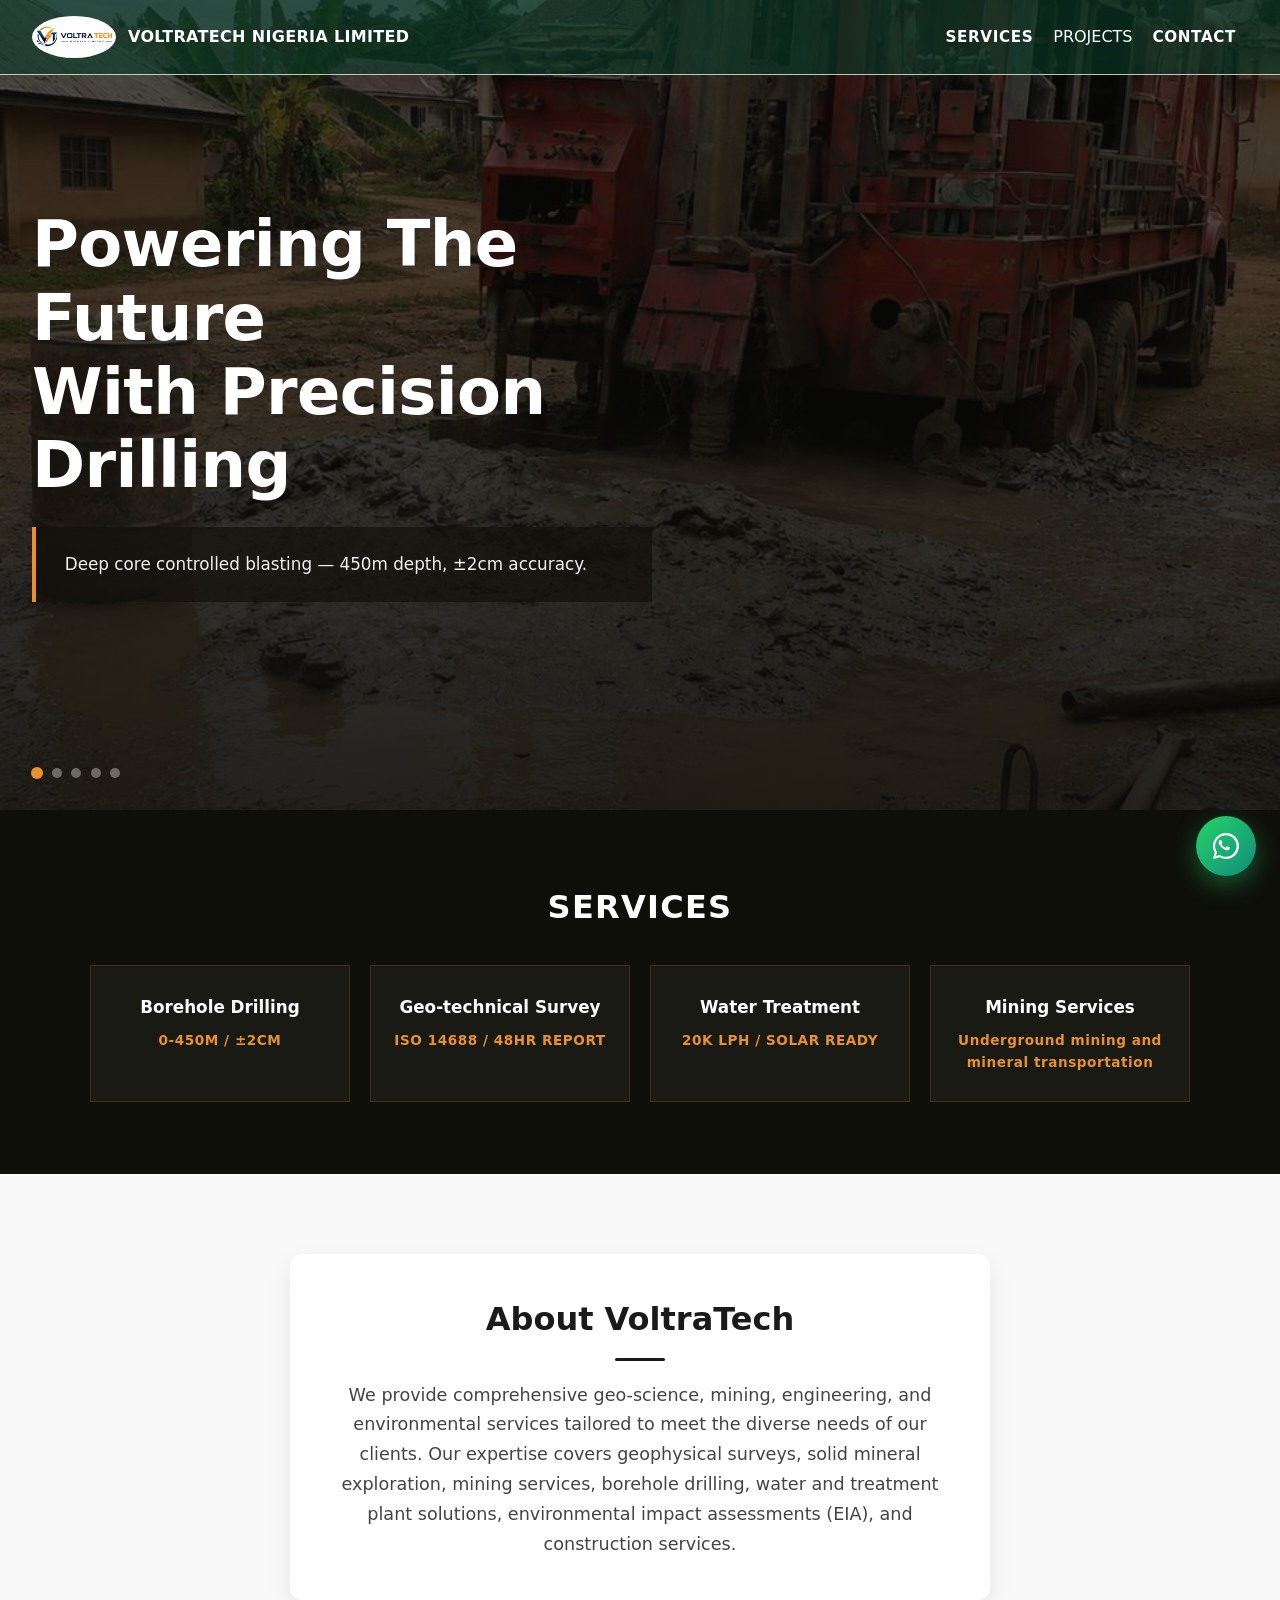
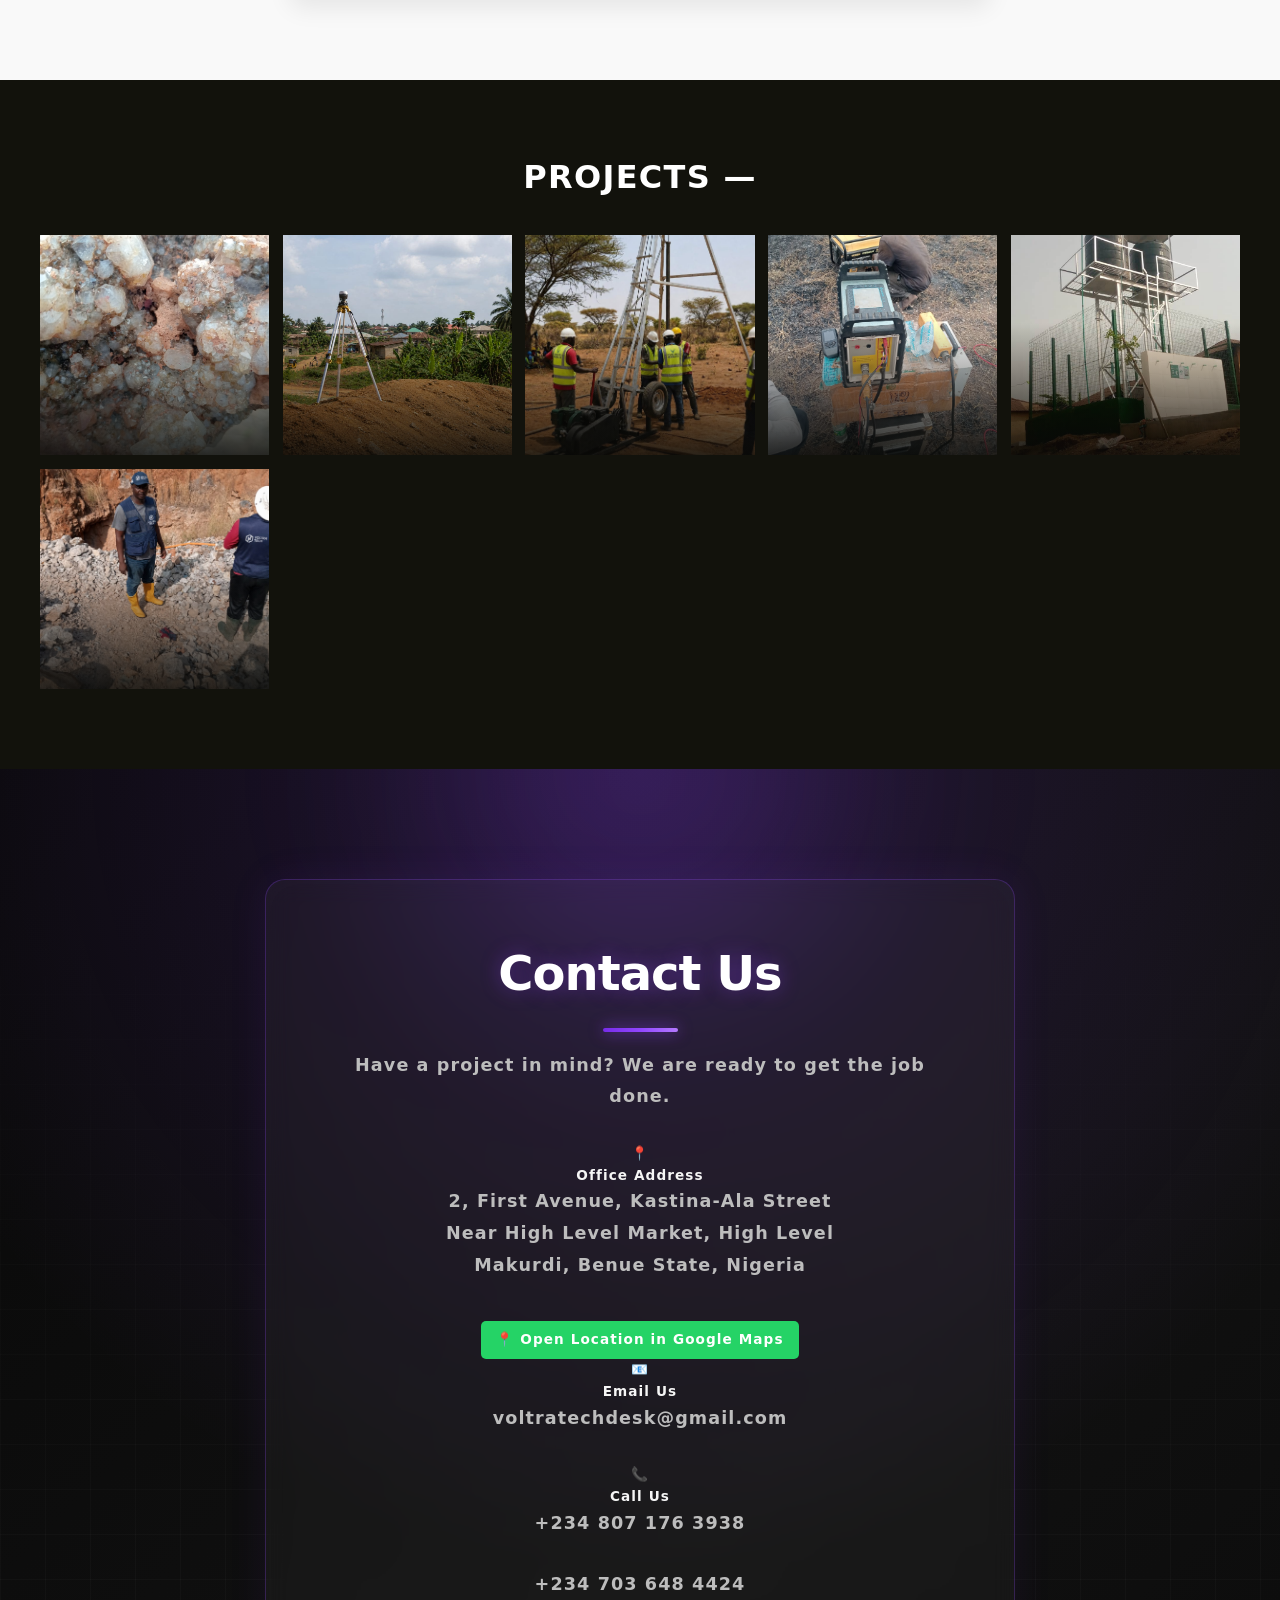
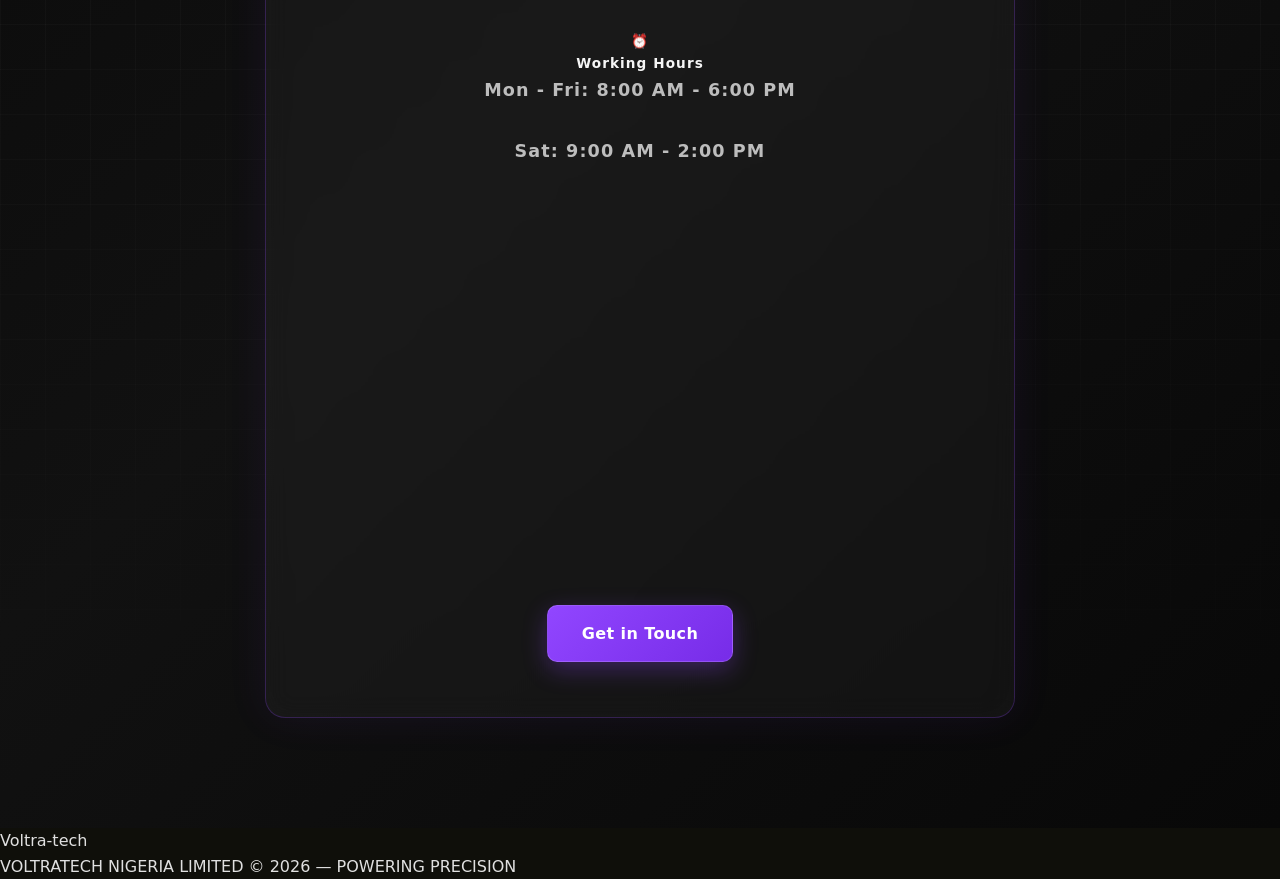
==== commit 7b88c770: "update" ====
--- a/index.html
+++ b/index.html
@@ -133,8 +133,7 @@
           <div class="contact-icon">📧</div>
           <div>
             <h4>Email Us</h4>
-            <p><a href="mailto:info@voltratech.com">info@voltratech.com</a></p>
-            <p><a href="mailto:projects@voltratech.com">projects@voltratech.com</a></p>
+            <p><a href="voltratechdesk@gmail.com">voltratechdesk@gmail.com</a></p>
           </div>
         </div>
 
